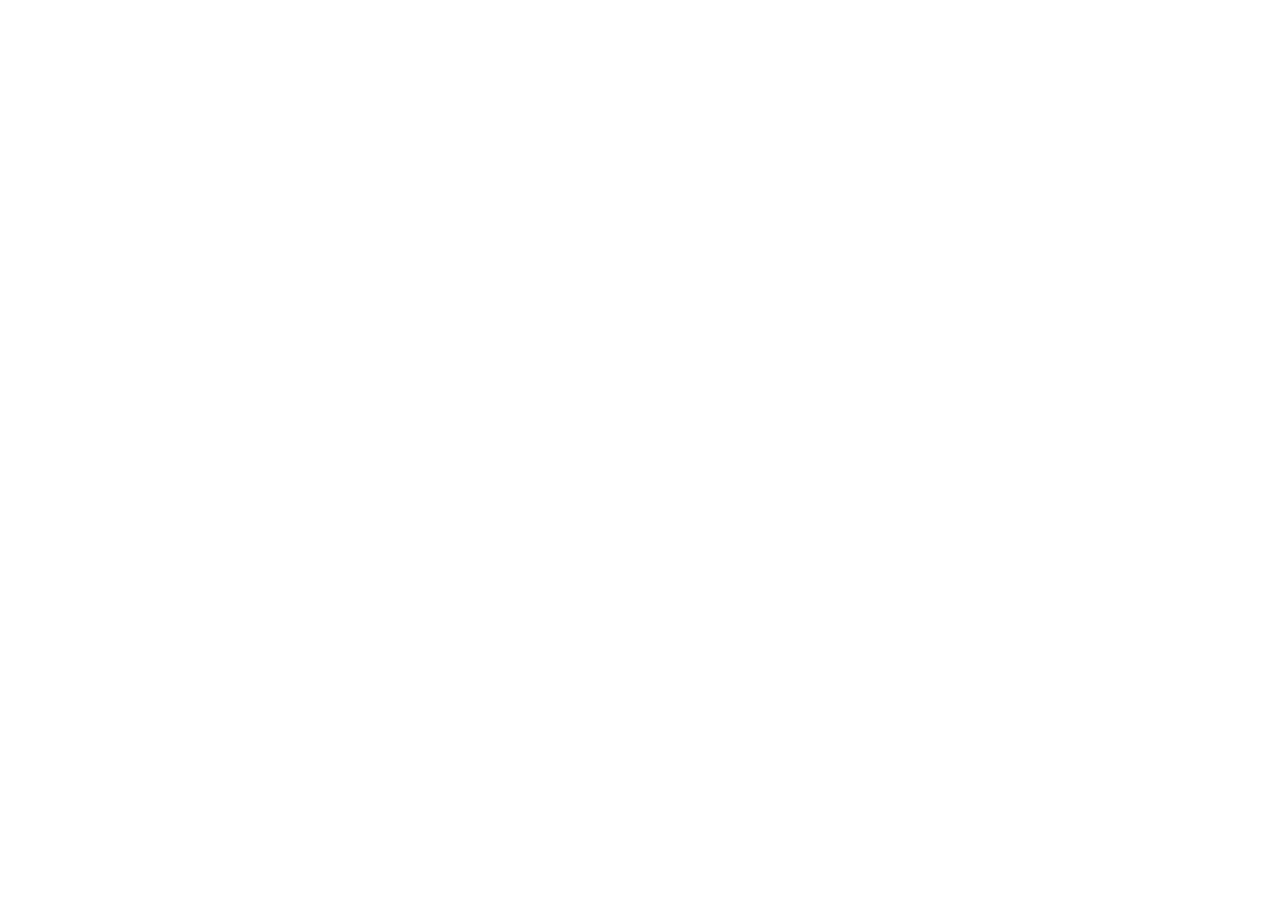
==== src/detail.html @ 37e89976 "(main): Initial Commit" ====
<!DOCTYPE html>
<html lang="en">
    <head>
        <meta charset="UTF-8" />
        <meta name="viewport" content="width=device-width, initial-scale=1.0" />
        <title>Olx Clone</title>
    </head>
    <body>
        <main>
            <section id="detail-page"></section>
        </main>
    </body>
</html>
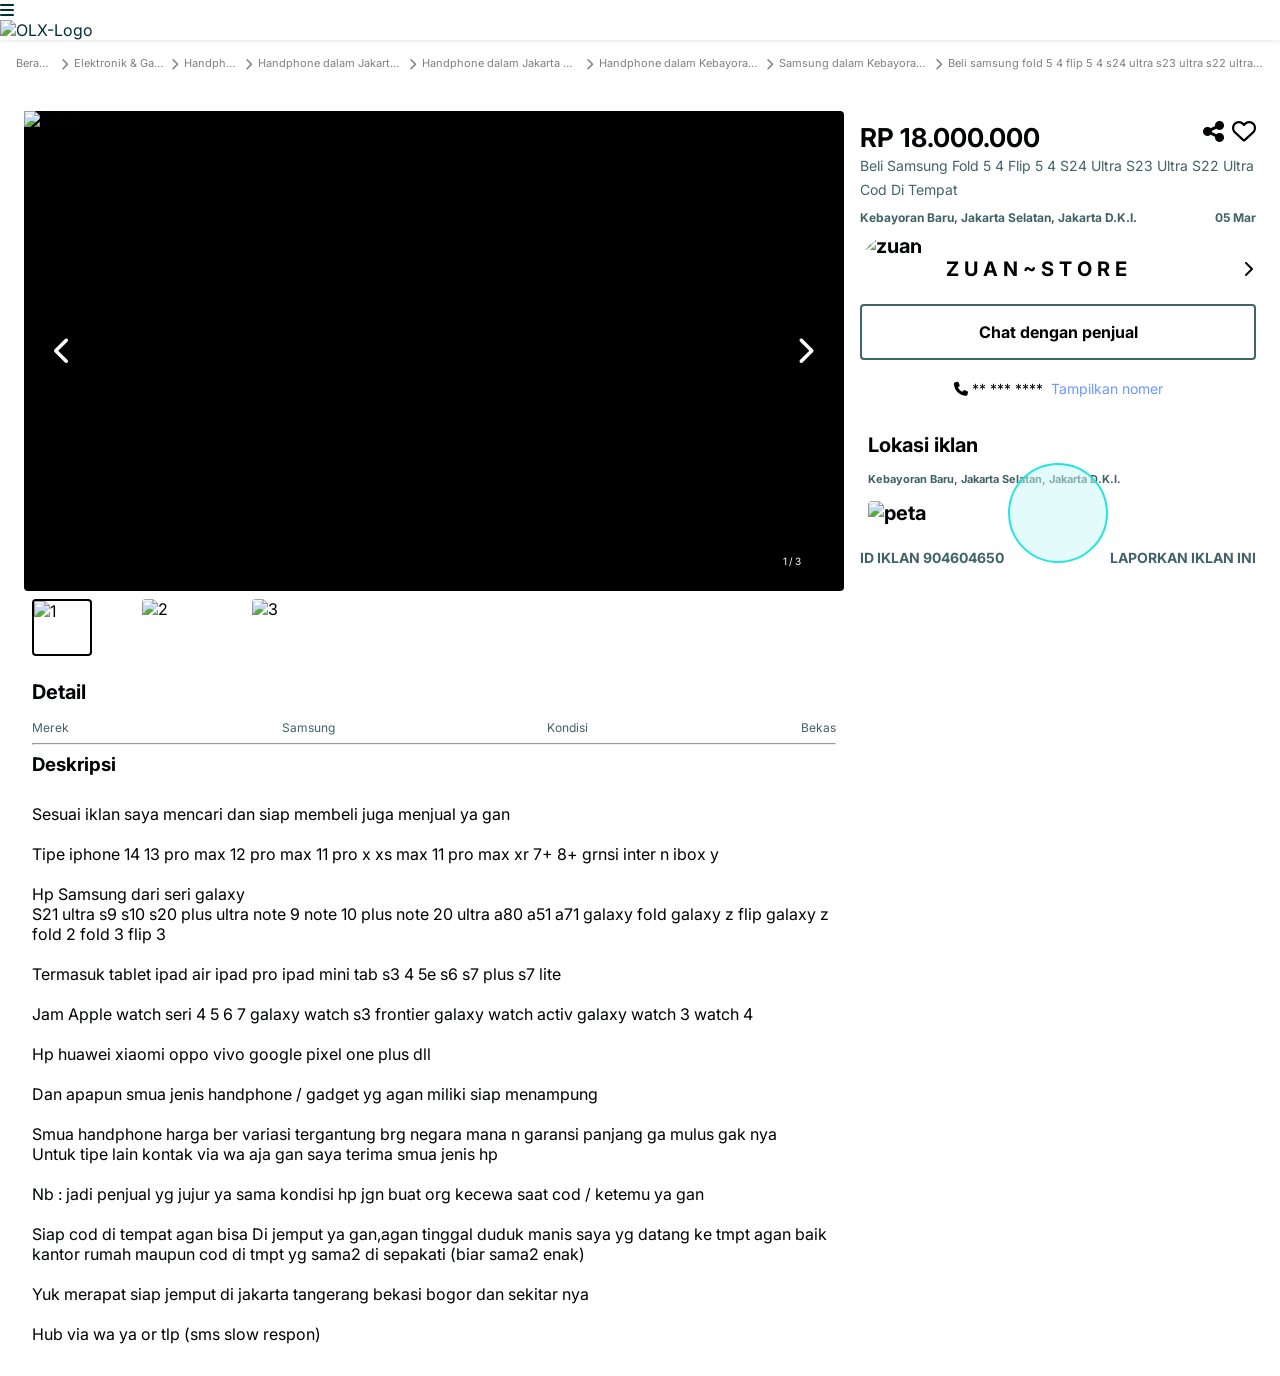
==== commit c9981e1a: "(ibnu): detail page" ====
--- a/src/detail.html
+++ b/src/detail.html
@@ -1,13 +1,547 @@
 <!DOCTYPE html>
 <html lang="en">
-    <head>
-        <meta charset="UTF-8" />
-        <meta name="viewport" content="width=device-width, initial-scale=1.0" />
-        <title>Olx Clone</title>
-    </head>
-    <body>
-        <main>
-            <section id="detail-page"></section>
-        </main>
-    </body>
+  <head>
+    <meta charset="UTF-8" />
+    <meta name="viewport" content="width=device-width, initial-scale=1.0" />
+    <title>Olx Clone</title>
+    <link
+      rel="stylesheet"
+      href="https://cdnjs.cloudflare.com/ajax/libs/font-awesome/6.5.1/css/all.min.css"
+    />
+    <link rel="preconnect" href="https://fonts.googleapis.com" />
+    <link rel="preconnect" href="https://fonts.gstatic.com" crossorigin />
+    <link
+      href="https://fonts.googleapis.com/css2?family=Inter:wght@100..900&display=swap"
+      rel="stylesheet"
+    />
+    <link rel="stylesheet" href="style.css" />
+    <style>
+      html,
+      body {
+        margin: 0;
+        padding: 0;
+        font-family: "Inter", sans-serif;
+        box-sizing: border-box;
+      }
+      .bar {
+        display: flex;
+        color: grey;
+        font-size: 12px;
+        padding: 2px;
+        text-align: center;
+        padding: 16px;
+        gap: 4px;
+      }
+      .container {
+        width: 100%;
+        height: 100%;
+        display: flex;
+        flex-direction: column;
+        justify-content: center;
+        align-items: center;
+      }
+
+      .bar p {
+        white-space: nowrap;
+        text-overflow: ellipsis;
+        overflow: hidden;
+        font-size: 11px;
+      }
+      .bar p:hover {
+        color: black;
+        transition: color 500ms ease;
+        cursor: pointer;
+      }
+      .foto {
+        display: flex;
+        justify-content: center;
+        background-color: black;
+        border-radius: 4px;
+        position: relative;
+      }
+      .wrapper {
+        max-width: 1280px;
+        height: 100%;
+        margin: 0 auto;
+      }
+      .foto img {
+        width: 100%;
+        height: 480px;
+        object-fit: contain;
+      }
+      .itemPrice {
+        display: flex;
+        font-weight: 700;
+        color: black;
+        font-size: 20px;
+        margin-top: 8px;
+        direction: ltr;
+      }
+      .itemTitle {
+        display: block;
+        font-weight: 400;
+        margin: 0 0 16px;
+        font-size: 14px;
+        color: rgba(0, 47, 52), 1;
+        line-height: 24px;
+        text-transform: capitalize;
+      }
+      .keterangan {
+        display: flex;
+        justify-content: space-between;
+        align-items: center;
+        padding: 8px 0;
+        font-size: 12px;
+        color: #406367;
+      }
+      .keterangan span {
+        display: block;
+      }
+      .item {
+        padding: 8px;
+      }
+      .itemDetail {
+        font-weight: 700;
+        font-size: 20px;
+        color: rgba(0, 47, 52), 1;
+        margin: 8px 0;
+      }
+      .detail {
+        display: flex;
+        justify-content: space-between;
+        align-items: center;
+        padding: 8px 0;
+        font-size: 12px;
+        color: #406367;
+      }
+      .itemDescription {
+        margin: 8px 0;
+      }
+      .itemDescription p {
+        margin: 0;
+        font-size: 14px;
+        line-height: 20px;
+        color: rgba(0, 47, 52), 1;
+        display: block;
+      }
+      .zuan img {
+        height: 70px;
+        width: 70px;
+        object-fit: cover;
+        border-radius: 50%;
+      }
+      .zuan {
+        display: flex;
+        align-items: center;
+        gap: 0 16px;
+        font-weight: 700;
+        font-size: 20px;
+        overflow: hidden;
+        white-space: nowrap;
+        text-overflow: ellipsis;
+      }
+      .zuancok {
+        width: 100%;
+        display: flex;
+        justify-content: space-between;
+        align-items: center;
+      }
+      .map {
+        margin: 8px 0;
+        font-weight: 700;
+        font-size: 20px;
+        display: flex;
+        flex-direction: column;
+        gap: 15px;
+        padding: 8px;
+        position: relative;
+      }
+      .map img {
+        display: flex;
+        justify-content: center;
+        border-radius: 4px;
+        width: 100%;
+        object-fit: contain;
+      }
+      .iklan {
+        margin: 0;
+        display: flex;
+        justify-content: space-between;
+        align-items: center;
+        padding: 8px 0;
+        font-size: 14px;
+        font-weight: 700;
+        cursor: pointer;
+        text-transform: uppercase;
+        color: #406367;
+      }
+
+      .top {
+        width: 100%;
+      }
+
+      .itemNew {
+        display: none;
+        position: relative;
+      }
+      .bulat {
+        height: 100px;
+        width: 100px;
+        background-color: #c8f8f680;
+        position: absolute;
+        top: 50%;
+        left: 50%;
+        border-radius: 50%;
+        border: 2px solid #23e5db;
+        transform: translate(-50%, -50%);
+      }
+      .penjual,
+      .telpon {
+        display: none;
+      }
+      .foto p {
+        color: white;
+        position: absolute;
+        bottom: 5%;
+        right: 5%;
+        font-size: 10px;
+        letter-spacing: 2px;
+      }
+      .tanda {
+        font-size: 28px;
+        display: flex;
+        width: 100%;
+        justify-content: space-between;
+        position: absolute;
+        top: 50%;
+        left: 50%;
+        transform: translate(-50%, -50%);
+        padding: 0 30px;
+      }
+
+      @media screen and (min-width: 480px) {
+        #detail-page {
+          display: flex;
+          align-items: start;
+          justify-content: center;
+          gap: 16px;
+          padding: 24px;
+        }
+
+        .item-mb {
+          display: none;
+        }
+        .top {
+          max-width: 820px;
+        }
+
+        .bottom {
+          max-width: 420px;
+        }
+        .itemNew {
+          display: block;
+          direction: ltr;
+          font-weight: 700;
+          margin-top: 8px;
+          font-size: 34px;
+          line-height: 32px;
+        }
+        .price {
+          font-size: 26px;
+          font-weight: 700;
+        }
+        .itemNew h1 {
+          font-weight: 400;
+          margin: 0;
+          color: #406367;
+          line-height: 24px;
+          word-break: break-word;
+        }
+        .jirlah {
+          font-size: 12px;
+          color: #406367;
+          display: flex;
+          justify-content: space-between;
+        }
+        .share {
+          position: absolute;
+          top: 0;
+          right: 0;
+          display: flex;
+          gap: 8px;
+          font-size: 24px;
+        }
+        .penjual {
+          font-weight: 700;
+          cursor: pointer;
+          display: flex;
+          justify-content: center;
+          align-items: center;
+          border: 2px solid #406367;
+          padding: 16px;
+          border-radius: 4px;
+        }
+        .penjual:hover {
+          border: 4px solid #406367;
+        }
+        .telpon {
+          display: flex;
+          justify-content: center;
+          align-items: center;
+          gap: 8px;
+          padding: 20px;
+          font-size: 14px;
+        }
+        .loc {
+          color: #406367;
+          font-size: 11px;
+        }
+        .foto1 img {
+          width: 60px;
+          height: 57px;
+          border-radius: 4px;
+          object-fit: cover;
+        }
+        .foto1 {
+          padding: 8px;
+          display: flex;
+          gap: 50px;
+        }
+      }
+    </style>
+  </head>
+  <body>
+    <header>
+      <div class="top-nav">
+        <div class="left-top-nav">
+          <div class="hamburger-menu">
+            <i class="fa-solid fa-bars"></i>
+          </div>
+
+          <img
+            src="https://statics.olx.co.id/olxid/astra_branding/olx-indonesia-logo.svg"
+            alt="OLX-Logo"
+          />
+        </div>
+      </div>
+    </header>
+    <main>
+      <div class="bar">
+        <p>Beranda</p>
+        <span style="transform: rotate(90deg); display: inline-block"
+          ><i class="fa-solid fa-chevron-up"></i
+        ></span>
+        <p>Elektronik & Gadget</p>
+        <span style="transform: rotate(90deg); display: inline-block"
+          ><i class="fa-solid fa-chevron-up"></i
+        ></span>
+        <p>Handphone</p>
+        <span style="transform: rotate(90deg); display: inline-block"
+          ><i class="fa-solid fa-chevron-up"></i
+        ></span>
+        <p>Handphone dalam Jakarta D.K.I</p>
+        <span style="transform: rotate(90deg); display: inline-block"
+          ><i class="fa-solid fa-chevron-up"></i
+        ></span>
+        <p>Handphone dalam Jakarta Selatan</p>
+        <span style="transform: rotate(90deg); display: inline-block"
+          ><i class="fa-solid fa-chevron-up"></i
+        ></span>
+        <p>Handphone dalam Kebayoran Baru</p>
+        <span style="transform: rotate(90deg); display: inline-block"
+          ><i class="fa-solid fa-chevron-up"></i
+        ></span>
+        <p>Samsung dalam Kebayoran Baru</p>
+        <span style="transform: rotate(90deg); display: inline-block"
+          ><i class="fa-solid fa-chevron-up"></i
+        ></span>
+        <p>
+          Beli samsung fold 5 4 flip 5 4 s24 ultra s23 ultra s22 ultra cod tmpat
+        </p>
+      </div>
+      <section id="detail-page">
+        <div class="top">
+          <div class="wrapper">
+            <div class="foto">
+              <img
+                src="https://apollo.olx.co.id/v1/files/bgjwgfsuwhir2-ID/image;s=780x0;q=60"
+                alt="foto1"
+              />
+              <div class="tanda">
+                <i class="fa-solid fa-chevron-left" style="color: white"></i>
+                <i class="fa-solid fa-chevron-right" style="color: white"></i>
+              </div>
+              <p>1/3</p>
+            </div>
+            <div class="foto1">
+              <img
+                style="border: 2px solid black"
+                src="https://apollo.olx.co.id/v1/files/bgjwgfsuwhir2-ID/image;s=780x0;q=60"
+                alt="1"
+              />
+              <img
+                src="https://apollo.olx.co.id/v1/files/65fa01b933e2d-ID/image;s=780x0;q=60"
+                alt="2"
+              />
+              <img
+                src="https://apollo.olx.co.id/v1/files/65fa016045a16-ID/image;s=780x0;q=60"
+                alt="3"
+              />
+            </div>
+            <div class="item">
+              <div class="item-mb">
+                <span class="itemPrice">RP 18.000.000</span>
+                <h1 class="itemTitle">
+                  beli samsung fold 5 4 flip 5 4 s24 ultra s23 ultra s22 ultra
+                  cod di tempat
+                </h1>
+                <hr />
+                <p class="keterangan">
+                  <span>Kebayoran Baru, Jakarta Selatan, Jakarta D.K.I.</span
+                  ><span>05 Mar</span>
+                </p>
+                <div class="spacer"></div>
+              </div>
+              <h3 class="itemDetail">
+                <span>Detail</span>
+              </h3>
+              <p class="detail">
+                <span>Merek</span>
+                <span>Samsung</span>
+                <span>Kondisi</span>
+                <span>Bekas</span>
+              </p>
+              <hr />
+              <h3 class="itemDescription">
+                <span>Deskripsi</span>
+              </h3>
+              <br />
+              <p>
+                Sesuai iklan saya mencari dan siap membeli juga menjual ya gan
+              </p>
+              <br />
+              <p>
+                Tipe iphone 14 13 pro max 12 pro max 11 pro x xs max 11 pro max
+                xr 7+ 8+ grnsi inter n ibox y
+              </p>
+              <br />
+              <p>Hp Samsung dari seri galaxy</p>
+              <p>
+                S21 ultra s9 s10 s20 plus ultra note 9 note 10 plus note 20
+                ultra a80 a51 a71 galaxy fold galaxy z flip galaxy z fold 2 fold
+                3 flip 3
+              </p>
+              <br />
+              <p>
+                Termasuk tablet ipad air ipad pro ipad mini tab s3 4 5e s6 s7
+                plus s7 lite
+              </p>
+              <br />
+              <p>
+                Jam Apple watch seri 4 5 6 7 galaxy watch s3 frontier galaxy
+                watch activ galaxy watch 3 watch 4
+              </p>
+              <br />
+              <p>Hp huawei xiaomi oppo vivo google pixel one plus dll</p>
+              <br />
+              <p>
+                Dan apapun smua jenis handphone / gadget yg agan miliki siap
+                menampung
+              </p>
+              <br />
+              <p>
+                Smua handphone harga ber variasi tergantung brg negara mana n
+                garansi panjang ga mulus gak nya
+              </p>
+              <p>
+                Untuk tipe lain kontak via wa aja gan saya terima smua jenis hp
+              </p>
+              <br />
+              <p>
+                Nb : jadi penjual yg jujur ya sama kondisi hp jgn buat org
+                kecewa saat cod / ketemu ya gan
+              </p>
+              <br />
+              <p>
+                Siap cod di tempat agan bisa Di jemput ya gan,agan tinggal duduk
+                manis saya yg datang ke tmpt agan baik kantor rumah maupun cod
+                di tmpt yg sama2 di sepakati (biar sama2 enak)
+              </p>
+              <br />
+              <p>
+                Yuk merapat siap jemput di jakarta tangerang bekasi bogor dan
+                sekitar nya
+              </p>
+              <br />
+              <p>Hub via wa ya or tlp (sms slow respon)</p>
+            </div>
+          </div>
+        </div>
+
+        <div class="bottom">
+          <div class="itemNew">
+            <span class="price">RP 18.000.000</span>
+            <div class="share">
+              <i class="fa-solid fa-share-nodes"></i
+              ><i class="fa-regular fa-heart"></i>
+            </div>
+            <h1 class="itemTitle">
+              beli samsung fold 5 4 flip 5 4 s24 ultra s23 ultra s22 ultra cod
+              di tempat
+            </h1>
+
+            <div class="jirlah">
+              <span>Kebayoran Baru, Jakarta Selatan, Jakarta D.K.I.</span
+              ><span>05 Mar</span>
+            </div>
+          </div>
+          <div class="spacer"></div>
+          <div class="zuancok">
+            <div class="zuan">
+              <img
+                src="https://bithourproduction.com/blog/wp-content/uploads/2023/07/Think-Different.jpg"
+                alt="zuan"
+              />
+              <p>Z U A N ~ S T O R E</p>
+            </div>
+            <p
+              style="
+                transform: rotate(90deg);
+                display: block;
+                height: fit-content;
+              "
+            >
+              <i class="fa-solid fa-chevron-up"></i>
+            </p>
+          </div>
+          <div class="penjual">
+            <span>Chat dengan penjual</span>
+          </div>
+
+          <div class="telpon">
+            <span><i class="fa-solid fa-phone"></i>&nbsp;** *** ****</span>
+            <a href="#" style="color: #6c99ff">Tampilkan nomer</a>
+          </div>
+          <div class="spacer"></div>
+          <div class="map">
+            <p>Lokasi iklan</p>
+            <span class="loc"
+              >Kebayoran Baru, Jakarta Selatan, Jakarta D.K.I.</span
+            >
+            <div style="position: relative">
+              <img
+                src="https://maps.googleapis.com/maps/api/staticmap?center=-6.244%2C106.801&language=id&size=640x256&zoom=15&scale=1&channel=olx-latam-ar-web-dev&key=AIzaSyAlZkVsmkdBK5yDW4NpaZbryg6ERSvIJlM&signature=TKeSJtjgTzQdJWkjKnvmEucLzmc="
+                alt="peta"
+              />
+              <div class="bulat"></div>
+            </div>
+          </div>
+          <div class="spacer"></div>
+          <p class="iklan">
+            <span>ID IKLAN 904604650</span><span>LAPORKAN IKLAN INI</span>
+          </p>
+        </div>
+      </section>
+    </main>
+  </body>
 </html>
--- a/src/style.css
+++ b/src/style.css
@@ -0,0 +1,607 @@
+* {
+    margin: 0;
+    padding: 0;
+    box-sizing: border-box;
+}
+
+html,
+body {
+    color: #010203;
+    font-family: 'Inter', sans-serif;
+    -webkit-font-smoothing: antialiased;
+}
+
+a {
+    text-decoration: none;
+    color: inherit;
+}
+
+body {
+    position: relative;
+}
+
+footer {
+    background-color: #002f34;
+    font-size: 12px;
+    line-height: 18px;
+    color: #ffffff;
+    text-align: center;
+    padding: 18px;
+}
+
+main {
+    min-height: 100vh;
+    max-width: 1280px;
+    margin: 0 auto;
+    width: 100%;
+    position: relative;
+    overflow-x: hidden;
+}
+
+.container {
+    padding: 12px 8px 2px;
+    width: 100%;
+    height: 100%;
+}
+
+.image-container img {
+    width: 100%;
+    height: 100%;
+    object-fit: cover;
+    border-radius: 8px;
+}
+
+.dots {
+    width: 100%;
+    display: flex;
+    justify-content: center;
+    align-items: center;
+}
+
+.dot {
+    margin: 0 auto;
+}
+
+.spacer {
+    margin: 14px 0;
+    width: 100%;
+    height: 14px;
+    background-color: hsla(0, 0%, 50%, 0.2);
+}
+
+.category-title {
+    display: flex;
+    align-items: center;
+    justify-content: space-between;
+    font-size: 19px;
+}
+
+.category-title span {
+    font-weight: 450;
+    display: block;
+}
+
+.category-title span:nth-of-type(2) {
+    font-size: 16px;
+    font-weight: 600;
+    border-bottom: 3px solid #010203;
+}
+
+.category-icon {
+    height: 100px;
+    min-width: 140px;
+    width: 100%;
+    display: flex;
+    justify-content: center;
+    align-items: center;
+    flex-direction: column;
+    text-transform: uppercase;
+    margin: 10px 0;
+    line-height: 1;
+    text-align: center;
+    font-size: 10px;
+}
+
+.category-icon img {
+    width: 48px;
+    object-fit: cover;
+}
+.category-icon figcaption {
+    margin-top: 8px;
+}
+
+.category {
+    display: flex;
+    align-items: center;
+    justify-content: space-between;
+    flex-flow: row nowrap;
+    overflow-x: auto;
+}
+
+.category::-webkit-scrollbar {
+    height: 7px;
+    width: 7px;
+}
+.category::-webkit-scrollbar-track {
+    border-radius: 0px;
+    background-color: #ffffff;
+}
+
+.category::-webkit-scrollbar-track:hover {
+    background-color: #ffffff;
+}
+
+.category::-webkit-scrollbar-track:active {
+    background-color: #b8c0c2;
+}
+
+.category::-webkit-scrollbar-thumb {
+    border-radius: 5px;
+    background-color: #b8c0c2;
+}
+
+.category::-webkit-scrollbar-thumb:hover {
+    background-color: #969c9e;
+}
+
+.category::-webkit-scrollbar-thumb:active {
+    background-color: #7f8486;
+}
+
+.card-product {
+    min-width: 160px;
+    width: calc(100% - 16px);
+    height: 266px;
+    margin: 0 8px;
+    margin: 16px;
+}
+
+.card {
+    border-radius: 8px;
+    border: 1px solid #969c9e;
+    width: 100%;
+    height: 100%;
+    display: flex;
+    flex-direction: column;
+    align-items: center;
+    justify-content: center;
+    background-color: #ffffff;
+    overflow: hidden;
+    box-shadow: 4px 8px 24px 0px rgba(1, 2, 3, 0.24);
+}
+
+.top-card {
+    padding: 8px;
+    width: 100%;
+    height: 50%;
+}
+.top-card span {
+    position: absolute;
+}
+
+.top-card figure {
+    width: 100%;
+    height: 100%;
+    position: relative;
+}
+
+.top-card figure img {
+    border-radius: 4px;
+    width: 100%;
+    height: 100%;
+    object-fit: cover;
+}
+
+.top-card span:nth-of-type(1) {
+    top: 4px;
+    left: 0;
+    transform: translateX(-4px);
+    font-size: 10px;
+    background-color: yellow;
+    text-transform: uppercase;
+    letter-spacing: 0.55px;
+    padding: 4px;
+    border-radius: 4px;
+}
+.top-card span:nth-of-type(2) {
+    right: 0;
+    top: 0;
+    font-size: 24px;
+    background-color: #ffffff;
+    padding: 8px;
+    border-radius: 9999px;
+}
+
+.top-card span:nth-of-type(2):hover {
+    color: #ffffff;
+    background-color: #010203;
+    transition: all 300ms ease;
+}
+
+.bottom-card {
+    height: 50%;
+    width: 100%;
+    display: flex;
+    flex-direction: column;
+    justify-content: center;
+    padding: 8px;
+    gap: 8px;
+    border-left: 6px solid yellow;
+}
+
+.top-caption {
+}
+
+.price {
+    font-weight: 600;
+    font-size: clamp(16px, 10vw, 18px);
+}
+
+.year {
+    color: #969c9e;
+    font-size: clamp(10px, 10vw, 14px);
+}
+
+.caption {
+    color: #969c9e;
+    white-space: nowrap;
+    overflow: hidden;
+    text-overflow: ellipsis;
+}
+
+.bottom-caption {
+    color: #969c9e;
+    display: flex;
+    align-items: center;
+    justify-content: space-between;
+    font-size: 10px;
+    width: 100%;
+}
+
+.bottom-caption span {
+    display: block;
+    overflow: hidden;
+}
+
+.bottom-caption span:nth-of-type(1) {
+    max-width: 70%;
+    white-space: nowrap;
+    text-overflow: ellipsis;
+}
+
+.bottom-caption span:nth-of-type(2) {
+    white-space: nowrap;
+    text-overflow: ellipsis;
+}
+
+.ib {
+    display: block;
+}
+
+.highlight-product {
+    display: grid;
+    grid-template-columns: repeat(auto-fit, minmax(160px, 1fr));
+}
+
+.load-more {
+    margin: 16px 0;
+    height: 100%;
+    width: 100%;
+    display: flex;
+    justify-content: center;
+    align-items: center;
+}
+.load-more span {
+    display: flex;
+    align-items: center;
+    justify-content: center;
+    height: 48px;
+    border: 2px solid #010203;
+    padding: 0 10px;
+    border-radius: 4px;
+    font-weight: 600;
+}
+
+.dropdown {
+    height: 100%;
+    width: 100%;
+    border-bottom: 1px solid #010203;
+}
+
+.dropdown-title {
+    border-top: 1px solid #010203;
+    width: 100%;
+    flex: 1;
+    display: flex;
+    align-items: center;
+    font-size: 16px;
+}
+
+.dropdown-sp {
+    font-size: 18px;
+    padding: 0 24px;
+    width: 100%;
+    display: flex;
+    align-items: center;
+    justify-content: space-between;
+}
+
+.dropdown-sp span:nth-last-of-type(1) {
+    height: 52px;
+    width: 52px;
+    display: flex;
+    align-items: center;
+    justify-content: end;
+    gap: 8px;
+}
+
+.w-full {
+    width: 100%;
+}
+
+.flex-center {
+    display: flex;
+    align-items: center;
+    justify-content: center;
+}
+
+.h-full {
+    height: 100%;
+}
+
+header {
+    z-index: 9999999999990;
+    top: 0;
+    left: 0;
+    position: sticky;
+    color: #002f34;
+    background-color: #ffffff;
+    box-shadow: 0 1px 4px 0 rgba(0, 0, 0, 0.1);
+    font-size: 16px;
+}
+
+.header {
+    height: 100%;
+    background-color: #002f3408;
+    padding: 10px 16px;
+}
+
+.border-header {
+    border: 2px solid #002f34;
+    border-radius: 4px;
+}
+
+.header__logo {
+    display: flex;
+    align-items: center;
+    gap: 4px;
+    justify-content: flex-start;
+    font-size: 24px;
+}
+
+.logo {
+    gap: 8px;
+}
+
+.logo i {
+    display: block;
+    gap: 8px;
+}
+
+.loaction__mobile {
+    width: 100%;
+    display: flex;
+    justify-content: flex-end;
+    align-items: center;
+}
+
+.header__categories {
+    display: none;
+}
+
+.header__search {
+    height: 48px;
+    width: 100%;
+    padding: 0 4px;
+    display: flex;
+    align-items: center;
+    flex-direction: row-reverse;
+    overflow: hidden;
+    text-wrap: nowrap;
+    text-overflow: ellipsis;
+}
+
+.header__search span {
+    height: fit-content;
+}
+
+.header__location {
+    display: none;
+    overflow: hidden;
+    text-wrap: nowrap;
+    text-overflow: ellipsis;
+}
+
+.header__login .header__login__btn {
+    display: none;
+}
+
+.header__jual {
+    z-index: 10;
+    bottom: 5%;
+    position: fixed;
+}
+
+.header__jual p {
+    gap: 4px;
+    top: 50%;
+    left: 50%;
+    transform: translate(-50%, -50%);
+    font-weight: 800;
+    position: absolute;
+}
+
+.mobile {
+    display: block;
+}
+
+.desktop {
+    display: none;
+}
+
+@media (min-width: 480px) {
+    .mobile {
+        display: none;
+    }
+
+    .desktop {
+        display: block;
+    }
+
+    .spacer {
+        display: none;
+    }
+
+    #category-section {
+        display: none;
+    }
+
+    .header__container {
+        height: 100%;
+        display: flex;
+        margin: 0 auto;
+        align-items: center;
+        max-width: 1280px;
+        position: relative;
+    }
+
+    .header__logo {
+        height: 48px;
+        width: 48px;
+    }
+
+    .header__logo img {
+        height: 100%;
+        width: 100%;
+        object-fit: cover;
+    }
+
+    .header__middle {
+        display: flex;
+        flex: 1;
+        margin: 0 16px;
+    }
+
+    .header__middle__wrapper {
+        min-width: 630px;
+        display: flex;
+        flex: 1;
+        flex-direction: row;
+        align-items: flex-start;
+        justify-content: center;
+    }
+
+    .header__location {
+        height: 48px;
+        width: 272px;
+        max-width: 320px;
+        overflow: unset;
+        padding: 0 8px;
+        display: flex;
+        align-items: center;
+    }
+
+    .header__location i {
+        font-size: 18px;
+    }
+
+    .header__location .text__location {
+        overflow: hidden;
+        text-wrap: nowrap;
+        text-overflow: ellipsis;
+        padding-left: 16px;
+    }
+
+    .icon__location {
+        display: flex;
+        align-items: center;
+        justify-content: center;
+        height: 40px;
+        width: 40px;
+    }
+
+    .header__search {
+        flex-direction: row;
+        padding: 0 0;
+        margin-left: 16px;
+    }
+
+    .header__search span {
+        display: flex;
+        align-items: center;
+        padding: 0 8px;
+        text-align: center;
+    }
+
+    .header__search i {
+        height: 100%;
+        background-color: #002f34;
+        color: #ffffff;
+        width: 48px;
+        font-size: 24px;
+    }
+
+    .header__login {
+        gap: 16px;
+    }
+
+    .header__login .header__login__btn {
+        display: block;
+        font-weight: 800;
+        text-decoration: underline;
+        text-underline-offset: 4px;
+    }
+
+    .header__jual {
+        position: relative;
+    }
+
+    .header__categories {
+        display: flex;
+        align-items: center;
+        height: 24px;
+        padding: 16px 0;
+    }
+
+    .header__categories__all {
+        display: flex;
+        gap: 8px;
+        font-size: 16px;
+        text-align: center;
+        font-weight: 800;
+    }
+
+    .header__categories__all i {
+        margin-left: 4px;
+        font-size: 20px;
+    }
+
+    .header__categories__sp {
+        margin-left: 16px;
+        gap: 16px;
+        align-items: center;
+        display: flex;
+    }
+
+    .header__categories__sp span {
+        display: block;
+    }
+
+    .loaction__mobile {
+        display: none;
+    }
+
+    .logo i {
+        display: none;
+    }
+}
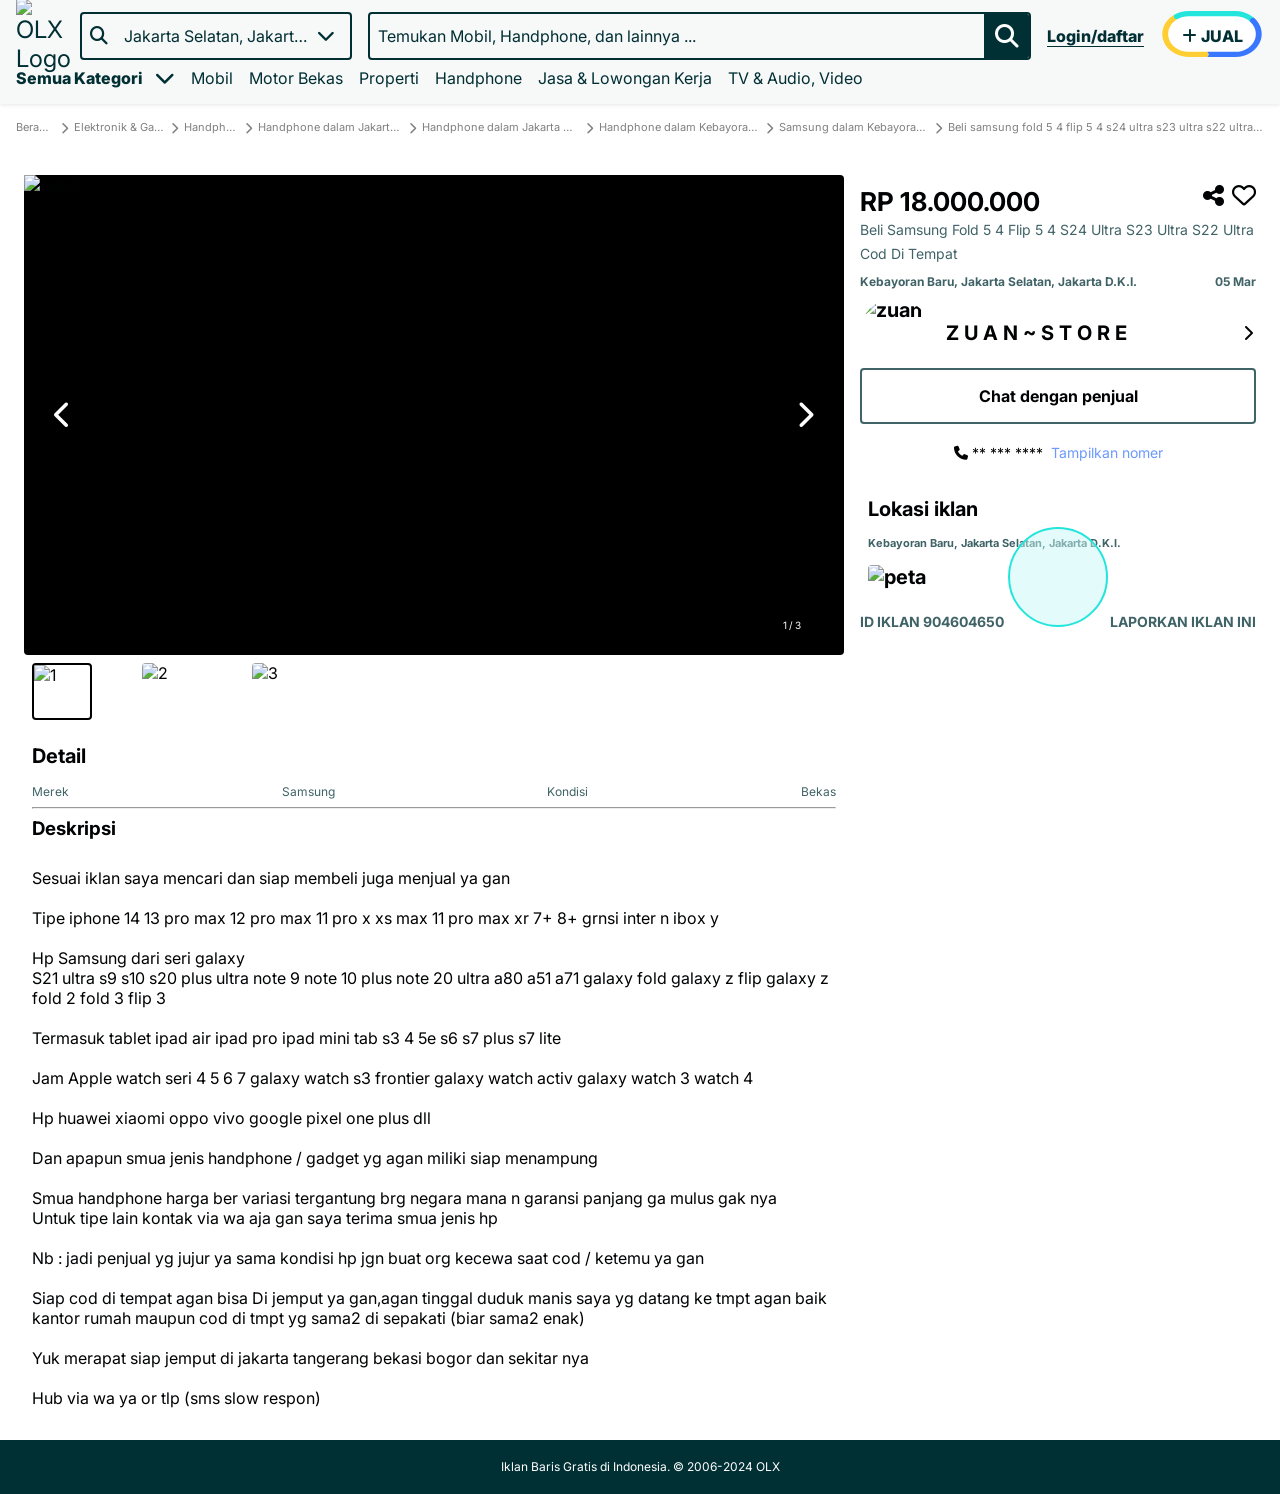
==== commit 6660066d: "(main): complete" ====
--- a/src/detail.html
+++ b/src/detail.html
@@ -1,547 +1,667 @@
 <!DOCTYPE html>
 <html lang="en">
-  <head>
-    <meta charset="UTF-8" />
-    <meta name="viewport" content="width=device-width, initial-scale=1.0" />
-    <title>Olx Clone</title>
-    <link
-      rel="stylesheet"
-      href="https://cdnjs.cloudflare.com/ajax/libs/font-awesome/6.5.1/css/all.min.css"
-    />
-    <link rel="preconnect" href="https://fonts.googleapis.com" />
-    <link rel="preconnect" href="https://fonts.gstatic.com" crossorigin />
-    <link
-      href="https://fonts.googleapis.com/css2?family=Inter:wght@100..900&display=swap"
-      rel="stylesheet"
-    />
-    <link rel="stylesheet" href="style.css" />
-    <style>
-      html,
-      body {
-        margin: 0;
-        padding: 0;
-        font-family: "Inter", sans-serif;
-        box-sizing: border-box;
-      }
-      .bar {
-        display: flex;
-        color: grey;
-        font-size: 12px;
-        padding: 2px;
-        text-align: center;
-        padding: 16px;
-        gap: 4px;
-      }
-      .container {
-        width: 100%;
-        height: 100%;
-        display: flex;
-        flex-direction: column;
-        justify-content: center;
-        align-items: center;
-      }
-
-      .bar p {
-        white-space: nowrap;
-        text-overflow: ellipsis;
-        overflow: hidden;
-        font-size: 11px;
-      }
-      .bar p:hover {
-        color: black;
-        transition: color 500ms ease;
-        cursor: pointer;
-      }
-      .foto {
-        display: flex;
-        justify-content: center;
-        background-color: black;
-        border-radius: 4px;
-        position: relative;
-      }
-      .wrapper {
-        max-width: 1280px;
-        height: 100%;
-        margin: 0 auto;
-      }
-      .foto img {
-        width: 100%;
-        height: 480px;
-        object-fit: contain;
-      }
-      .itemPrice {
-        display: flex;
-        font-weight: 700;
-        color: black;
-        font-size: 20px;
-        margin-top: 8px;
-        direction: ltr;
-      }
-      .itemTitle {
-        display: block;
-        font-weight: 400;
-        margin: 0 0 16px;
-        font-size: 14px;
-        color: rgba(0, 47, 52), 1;
-        line-height: 24px;
-        text-transform: capitalize;
-      }
-      .keterangan {
-        display: flex;
-        justify-content: space-between;
-        align-items: center;
-        padding: 8px 0;
-        font-size: 12px;
-        color: #406367;
-      }
-      .keterangan span {
-        display: block;
-      }
-      .item {
-        padding: 8px;
-      }
-      .itemDetail {
-        font-weight: 700;
-        font-size: 20px;
-        color: rgba(0, 47, 52), 1;
-        margin: 8px 0;
-      }
-      .detail {
-        display: flex;
-        justify-content: space-between;
-        align-items: center;
-        padding: 8px 0;
-        font-size: 12px;
-        color: #406367;
-      }
-      .itemDescription {
-        margin: 8px 0;
-      }
-      .itemDescription p {
-        margin: 0;
-        font-size: 14px;
-        line-height: 20px;
-        color: rgba(0, 47, 52), 1;
-        display: block;
-      }
-      .zuan img {
-        height: 70px;
-        width: 70px;
-        object-fit: cover;
-        border-radius: 50%;
-      }
-      .zuan {
-        display: flex;
-        align-items: center;
-        gap: 0 16px;
-        font-weight: 700;
-        font-size: 20px;
-        overflow: hidden;
-        white-space: nowrap;
-        text-overflow: ellipsis;
-      }
-      .zuancok {
-        width: 100%;
-        display: flex;
-        justify-content: space-between;
-        align-items: center;
-      }
-      .map {
-        margin: 8px 0;
-        font-weight: 700;
-        font-size: 20px;
-        display: flex;
-        flex-direction: column;
-        gap: 15px;
-        padding: 8px;
-        position: relative;
-      }
-      .map img {
-        display: flex;
-        justify-content: center;
-        border-radius: 4px;
-        width: 100%;
-        object-fit: contain;
-      }
-      .iklan {
-        margin: 0;
-        display: flex;
-        justify-content: space-between;
-        align-items: center;
-        padding: 8px 0;
-        font-size: 14px;
-        font-weight: 700;
-        cursor: pointer;
-        text-transform: uppercase;
-        color: #406367;
-      }
-
-      .top {
-        width: 100%;
-      }
-
-      .itemNew {
-        display: none;
-        position: relative;
-      }
-      .bulat {
-        height: 100px;
-        width: 100px;
-        background-color: #c8f8f680;
-        position: absolute;
-        top: 50%;
-        left: 50%;
-        border-radius: 50%;
-        border: 2px solid #23e5db;
-        transform: translate(-50%, -50%);
-      }
-      .penjual,
-      .telpon {
-        display: none;
-      }
-      .foto p {
-        color: white;
-        position: absolute;
-        bottom: 5%;
-        right: 5%;
-        font-size: 10px;
-        letter-spacing: 2px;
-      }
-      .tanda {
-        font-size: 28px;
-        display: flex;
-        width: 100%;
-        justify-content: space-between;
-        position: absolute;
-        top: 50%;
-        left: 50%;
-        transform: translate(-50%, -50%);
-        padding: 0 30px;
-      }
-
-      @media screen and (min-width: 480px) {
-        #detail-page {
-          display: flex;
-          align-items: start;
-          justify-content: center;
-          gap: 16px;
-          padding: 24px;
-        }
-
-        .item-mb {
-          display: none;
-        }
-        .top {
-          max-width: 820px;
-        }
-
-        .bottom {
-          max-width: 420px;
-        }
-        .itemNew {
-          display: block;
-          direction: ltr;
-          font-weight: 700;
-          margin-top: 8px;
-          font-size: 34px;
-          line-height: 32px;
-        }
-        .price {
-          font-size: 26px;
-          font-weight: 700;
-        }
-        .itemNew h1 {
-          font-weight: 400;
-          margin: 0;
-          color: #406367;
-          line-height: 24px;
-          word-break: break-word;
-        }
-        .jirlah {
-          font-size: 12px;
-          color: #406367;
-          display: flex;
-          justify-content: space-between;
-        }
-        .share {
-          position: absolute;
-          top: 0;
-          right: 0;
-          display: flex;
-          gap: 8px;
-          font-size: 24px;
-        }
-        .penjual {
-          font-weight: 700;
-          cursor: pointer;
-          display: flex;
-          justify-content: center;
-          align-items: center;
-          border: 2px solid #406367;
-          padding: 16px;
-          border-radius: 4px;
-        }
-        .penjual:hover {
-          border: 4px solid #406367;
-        }
-        .telpon {
-          display: flex;
-          justify-content: center;
-          align-items: center;
-          gap: 8px;
-          padding: 20px;
-          font-size: 14px;
-        }
-        .loc {
-          color: #406367;
-          font-size: 11px;
-        }
-        .foto1 img {
-          width: 60px;
-          height: 57px;
-          border-radius: 4px;
-          object-fit: cover;
-        }
-        .foto1 {
-          padding: 8px;
-          display: flex;
-          gap: 50px;
-        }
-      }
-    </style>
-  </head>
-  <body>
-    <header>
-      <div class="top-nav">
-        <div class="left-top-nav">
-          <div class="hamburger-menu">
-            <i class="fa-solid fa-bars"></i>
-          </div>
-
-          <img
-            src="https://statics.olx.co.id/olxid/astra_branding/olx-indonesia-logo.svg"
-            alt="OLX-Logo"
-          />
-        </div>
-      </div>
-    </header>
-    <main>
-      <div class="bar">
-        <p>Beranda</p>
-        <span style="transform: rotate(90deg); display: inline-block"
-          ><i class="fa-solid fa-chevron-up"></i
-        ></span>
-        <p>Elektronik & Gadget</p>
-        <span style="transform: rotate(90deg); display: inline-block"
-          ><i class="fa-solid fa-chevron-up"></i
-        ></span>
-        <p>Handphone</p>
-        <span style="transform: rotate(90deg); display: inline-block"
-          ><i class="fa-solid fa-chevron-up"></i
-        ></span>
-        <p>Handphone dalam Jakarta D.K.I</p>
-        <span style="transform: rotate(90deg); display: inline-block"
-          ><i class="fa-solid fa-chevron-up"></i
-        ></span>
-        <p>Handphone dalam Jakarta Selatan</p>
-        <span style="transform: rotate(90deg); display: inline-block"
-          ><i class="fa-solid fa-chevron-up"></i
-        ></span>
-        <p>Handphone dalam Kebayoran Baru</p>
-        <span style="transform: rotate(90deg); display: inline-block"
-          ><i class="fa-solid fa-chevron-up"></i
-        ></span>
-        <p>Samsung dalam Kebayoran Baru</p>
-        <span style="transform: rotate(90deg); display: inline-block"
-          ><i class="fa-solid fa-chevron-up"></i
-        ></span>
-        <p>
-          Beli samsung fold 5 4 flip 5 4 s24 ultra s23 ultra s22 ultra cod tmpat
-        </p>
-      </div>
-      <section id="detail-page">
-        <div class="top">
-          <div class="wrapper">
-            <div class="foto">
-              <img
-                src="https://apollo.olx.co.id/v1/files/bgjwgfsuwhir2-ID/image;s=780x0;q=60"
-                alt="foto1"
-              />
-              <div class="tanda">
-                <i class="fa-solid fa-chevron-left" style="color: white"></i>
-                <i class="fa-solid fa-chevron-right" style="color: white"></i>
-              </div>
-              <p>1/3</p>
+    <head>
+        <meta charset="UTF-8" />
+        <meta name="viewport" content="width=device-width, initial-scale=1.0" />
+        <title>Olx Clone</title>
+        <link
+            rel="stylesheet"
+            href="https://cdnjs.cloudflare.com/ajax/libs/font-awesome/6.5.1/css/all.min.css"
+        />
+        <link rel="preconnect" href="https://fonts.googleapis.com" />
+        <link rel="preconnect" href="https://fonts.gstatic.com" crossorigin />
+        <link
+            href="https://fonts.googleapis.com/css2?family=Inter:wght@100..900&display=swap"
+            rel="stylesheet"
+        />
+        <link rel="stylesheet" href="style.css" />
+        <style>
+            html,
+            body {
+                margin: 0;
+                padding: 0;
+                font-family: 'Inter', sans-serif;
+                box-sizing: border-box;
+            }
+            .bar {
+                display: flex;
+                color: grey;
+                font-size: 12px;
+                padding: 2px;
+                text-align: center;
+                padding: 16px;
+                gap: 4px;
+            }
+            .container {
+                width: 100%;
+                height: 100%;
+                display: flex;
+                flex-direction: column;
+                justify-content: center;
+                align-items: center;
+            }
+
+            .bar p {
+                white-space: nowrap;
+                text-overflow: ellipsis;
+                overflow: hidden;
+                font-size: 11px;
+            }
+            .bar p:hover {
+                color: black;
+                transition: color 500ms ease;
+                cursor: pointer;
+            }
+            .foto {
+                display: flex;
+                justify-content: center;
+                background-color: black;
+                border-radius: 4px;
+                position: relative;
+            }
+            .wrapper {
+                max-width: 1280px;
+                height: 100%;
+                margin: 0 auto;
+            }
+            .foto img {
+                width: 100%;
+                height: 480px;
+                object-fit: contain;
+            }
+            .itemPrice {
+                display: flex;
+                font-weight: 700;
+                color: black;
+                font-size: 20px;
+                margin-top: 8px;
+                direction: ltr;
+            }
+            .itemTitle {
+                display: block;
+                font-weight: 400;
+                margin: 0 0 16px;
+                font-size: 14px;
+                color: rgba(0, 47, 52), 1;
+                line-height: 24px;
+                text-transform: capitalize;
+            }
+            .keterangan {
+                display: flex;
+                justify-content: space-between;
+                align-items: center;
+                padding: 8px 0;
+                font-size: 12px;
+                color: #406367;
+            }
+            .keterangan span {
+                display: block;
+            }
+            .item {
+                padding: 8px;
+            }
+            .itemDetail {
+                font-weight: 700;
+                font-size: 20px;
+                color: rgba(0, 47, 52), 1;
+                margin: 8px 0;
+            }
+            .detail {
+                display: flex;
+                justify-content: space-between;
+                align-items: center;
+                padding: 8px 0;
+                font-size: 12px;
+                color: #406367;
+            }
+            .itemDescription {
+                margin: 8px 0;
+            }
+            .itemDescription p {
+                margin: 0;
+                font-size: 14px;
+                line-height: 20px;
+                color: rgba(0, 47, 52), 1;
+                display: block;
+            }
+            .zuan img {
+                height: 70px;
+                width: 70px;
+                object-fit: cover;
+                border-radius: 50%;
+            }
+            .zuan {
+                display: flex;
+                align-items: center;
+                gap: 0 16px;
+                font-weight: 700;
+                font-size: 20px;
+                overflow: hidden;
+                white-space: nowrap;
+                text-overflow: ellipsis;
+            }
+            .zuancok {
+                width: 100%;
+                display: flex;
+                justify-content: space-between;
+                align-items: center;
+            }
+            .map {
+                margin: 8px 0;
+                font-weight: 700;
+                font-size: 20px;
+                display: flex;
+                flex-direction: column;
+                gap: 15px;
+                padding: 8px;
+                position: relative;
+            }
+            .map img {
+                display: flex;
+                justify-content: center;
+                border-radius: 4px;
+                width: 100%;
+                object-fit: contain;
+            }
+            .iklan {
+                margin: 0;
+                display: flex;
+                justify-content: space-between;
+                align-items: center;
+                padding: 8px 0;
+                font-size: 14px;
+                font-weight: 700;
+                cursor: pointer;
+                text-transform: uppercase;
+                color: #406367;
+            }
+
+            .top {
+                width: 100%;
+            }
+
+            .itemNew {
+                display: none;
+                position: relative;
+            }
+            .bulat {
+                height: 100px;
+                width: 100px;
+                background-color: #c8f8f680;
+                position: absolute;
+                top: 50%;
+                left: 50%;
+                border-radius: 50%;
+                border: 2px solid #23e5db;
+                transform: translate(-50%, -50%);
+            }
+            .penjual,
+            .telpon {
+                display: none;
+            }
+            .foto p {
+                color: white;
+                position: absolute;
+                bottom: 5%;
+                right: 5%;
+                font-size: 10px;
+                letter-spacing: 2px;
+            }
+            .tanda {
+                font-size: 28px;
+                display: flex;
+                width: 100%;
+                justify-content: space-between;
+                position: absolute;
+                top: 50%;
+                left: 50%;
+                transform: translate(-50%, -50%);
+                padding: 0 30px;
+            }
+
+            @media screen and (min-width: 480px) {
+                #detail-page {
+                    display: flex;
+                    align-items: start;
+                    justify-content: center;
+                    gap: 16px;
+                    padding: 24px;
+                }
+
+                .item-mb {
+                    display: none;
+                }
+                .top {
+                    max-width: 820px;
+                }
+
+                .bottom {
+                    max-width: 420px;
+                }
+                .itemNew {
+                    display: block;
+                    direction: ltr;
+                    font-weight: 700;
+                    margin-top: 8px;
+                    font-size: 34px;
+                    line-height: 32px;
+                }
+                .price {
+                    font-size: 26px;
+                    font-weight: 700;
+                }
+                .itemNew h1 {
+                    font-weight: 400;
+                    margin: 0;
+                    color: #406367;
+                    line-height: 24px;
+                    word-break: break-word;
+                }
+                .jirlah {
+                    font-size: 12px;
+                    color: #406367;
+                    display: flex;
+                    justify-content: space-between;
+                }
+                .share {
+                    position: absolute;
+                    top: 0;
+                    right: 0;
+                    display: flex;
+                    gap: 8px;
+                    font-size: 24px;
+                }
+                .penjual {
+                    font-weight: 700;
+                    cursor: pointer;
+                    display: flex;
+                    justify-content: center;
+                    align-items: center;
+                    border: 2px solid #406367;
+                    padding: 16px;
+                    border-radius: 4px;
+                }
+                .penjual:hover {
+                    border: 4px solid #406367;
+                }
+                .telpon {
+                    display: flex;
+                    justify-content: center;
+                    align-items: center;
+                    gap: 8px;
+                    padding: 20px;
+                    font-size: 14px;
+                }
+                .loc {
+                    color: #406367;
+                    font-size: 11px;
+                }
+                .foto1 img {
+                    width: 60px;
+                    height: 57px;
+                    border-radius: 4px;
+                    object-fit: cover;
+                }
+                .foto1 {
+                    padding: 8px;
+                    display: flex;
+                    gap: 50px;
+                }
+            }
+        </style>
+    </head>
+    <body>
+        <header>
+            <div class="header w-full">
+                <div class="w-full header__height">
+                    <div class="header__container">
+                        <div class="header__logo">
+                            <div class="flex-center logo">
+                                <i class="fa-solid fa-bars"></i>
+
+                                <img
+                                    src="https://statics.olx.co.id/olxid/astra_branding/olx-indonesia-logo.svg"
+                                    alt="OLX Logo"
+                                />
+                            </div>
+
+                            <div class="loaction__mobile">
+                                Jakarta Indonesia&nbsp;<i
+                                    class="fa-solid fa-location-dot"
+                                ></i>
+                            </div>
+                        </div>
+
+                        <div class="header__middle">
+                            <div class="header__middle__wrapper w-full">
+                                <div class="header__location border-header">
+                                    <i class="fa-solid fa-magnifying-glass"></i>
+
+                                    <span class="text__location w-full"
+                                        >Jakarta Selatan, Jakarta
+                                        Indonesia</span
+                                    >
+                                    <span class="icon__location"
+                                        ><i class="fa-solid fa-chevron-down"></i
+                                    ></span>
+                                </div>
+
+                                <div
+                                    class="header__search w-full border-header"
+                                >
+                                    <span class="w-full h-full"
+                                        >Temukan Mobil, Handphone, dan lainnya
+                                        ...</span
+                                    >
+                                    <i
+                                        class="fa-solid fa-magnifying-glass flex-center"
+                                    ></i>
+                                </div>
+                            </div>
+                        </div>
+
+                        <div class="header__login flex-center">
+                            <div class="header__login__btn flex-center">
+                                <span>Login/daftar</span>
+                            </div>
+                            <div class="header__jual">
+                                <svg
+                                    width="104"
+                                    height="48"
+                                    viewBox="0 0 1603 768"
+                                >
+                                    <g>
+                                        <path
+                                            style="fill: white"
+                                            d="M434.442 16.944h718.82c202.72 0 367.057 164.337 367.057 367.058s-164.337 367.057-367.057 367.057h-718.82c-202.721 0-367.058-164.337-367.058-367.058s164.337-367.058 367.058-367.058z"
+                                        ></path>
+                                        <path
+                                            style="fill: #ffce32"
+                                            d="M427.241 669.489c-80.917 0-158.59-25.926-218.705-73.004l-0.016-0.014c-69.113-54.119-108.754-131.557-108.754-212.474 0-41.070 9.776-80.712 29.081-117.797 25.058-48.139 64.933-89.278 115.333-118.966l-52.379-67.581c-64.73 38.122-115.955 90.98-148.159 152.845-24.842 47.745-37.441 98.726-37.441 151.499 0 104.027 50.962 203.61 139.799 273.175h0.016c77.312 60.535 177.193 93.887 281.22 93.887h299.699l25.138-40.783-25.138-40.783h-299.698z"
+                                        ></path>
+                                        <path
+                                            style="fill: #23e5db"
+                                            d="M1318.522 38.596v0c-45.72-14.369-93.752-21.658-142.762-21.658h-748.511c-84.346 0-165.764 21.683-235.441 62.713l3.118 51.726 49.245 15.865c54.16-31.895 117.452-48.739 183.073-48.739h748.511c38.159 0 75.52 5.657 111.029 16.829v0c44.91 14.111 86.594 37.205 120.526 66.792l66.163-57.68c-43.616-38.010-97.197-67.703-154.957-85.852z"
+                                        ></path>
+                                        <path
+                                            style="fill: #3a77ff"
+                                            d="M1473.479 124.453l-55.855 9.91-10.307 47.76c61.844 53.929 95.92 125.617 95.92 201.88 0 25.235-3.772 50.26-11.214 74.363-38.348 124.311-168.398 211.129-316.262 211.129h-448.812l25.121 40.783-25.121 40.783h448.812c190.107 0 357.303-111.638 406.613-271.498 9.572-31.009 14.423-63.162 14.423-95.559 0-98.044-43.805-190.216-123.317-259.551z"
+                                        ></path>
+                                    </g>
+                                </svg>
+
+                                <p class="flex-center">
+                                    <i class="fa-solid fa-plus"></i>
+                                    <span>JUAL</span>
+                                </p>
+                            </div>
+                        </div>
+                    </div>
+                    <div class="header__container">
+                        <div class="header__categories w-full">
+                            <div class="header__categories__all">
+                                <span>Semua Kategori</span>
+                                <i class="fa-solid fa-chevron-down"></i>
+                            </div>
+
+                            <div class="header__categories__sp">
+                                <span>Mobil</span>
+                                <span>Motor Bekas</span>
+                                <span>Properti</span>
+                                <span>Handphone</span>
+                                <span>Jasa & Lowongan Kerja</span>
+                                <span>TV & Audio, Video</span>
+                            </div>
+                        </div>
+                    </div>
+                </div>
             </div>
-            <div class="foto1">
-              <img
-                style="border: 2px solid black"
-                src="https://apollo.olx.co.id/v1/files/bgjwgfsuwhir2-ID/image;s=780x0;q=60"
-                alt="1"
-              />
-              <img
-                src="https://apollo.olx.co.id/v1/files/65fa01b933e2d-ID/image;s=780x0;q=60"
-                alt="2"
-              />
-              <img
-                src="https://apollo.olx.co.id/v1/files/65fa016045a16-ID/image;s=780x0;q=60"
-                alt="3"
-              />
+        </header>
+
+        <main>
+            <div class="bar">
+                <p>Beranda</p>
+                <span style="transform: rotate(90deg); display: inline-block"
+                    ><i class="fa-solid fa-chevron-up"></i
+                ></span>
+                <p>Elektronik & Gadget</p>
+                <span style="transform: rotate(90deg); display: inline-block"
+                    ><i class="fa-solid fa-chevron-up"></i
+                ></span>
+                <p>Handphone</p>
+                <span style="transform: rotate(90deg); display: inline-block"
+                    ><i class="fa-solid fa-chevron-up"></i
+                ></span>
+                <p>Handphone dalam Jakarta D.K.I</p>
+                <span style="transform: rotate(90deg); display: inline-block"
+                    ><i class="fa-solid fa-chevron-up"></i
+                ></span>
+                <p>Handphone dalam Jakarta Selatan</p>
+                <span style="transform: rotate(90deg); display: inline-block"
+                    ><i class="fa-solid fa-chevron-up"></i
+                ></span>
+                <p>Handphone dalam Kebayoran Baru</p>
+                <span style="transform: rotate(90deg); display: inline-block"
+                    ><i class="fa-solid fa-chevron-up"></i
+                ></span>
+                <p>Samsung dalam Kebayoran Baru</p>
+                <span style="transform: rotate(90deg); display: inline-block"
+                    ><i class="fa-solid fa-chevron-up"></i
+                ></span>
+                <p>
+                    Beli samsung fold 5 4 flip 5 4 s24 ultra s23 ultra s22 ultra
+                    cod tmpat
+                </p>
             </div>
-            <div class="item">
-              <div class="item-mb">
-                <span class="itemPrice">RP 18.000.000</span>
-                <h1 class="itemTitle">
-                  beli samsung fold 5 4 flip 5 4 s24 ultra s23 ultra s22 ultra
-                  cod di tempat
-                </h1>
-                <hr />
-                <p class="keterangan">
-                  <span>Kebayoran Baru, Jakarta Selatan, Jakarta D.K.I.</span
-                  ><span>05 Mar</span>
-                </p>
-                <div class="spacer"></div>
-              </div>
-              <h3 class="itemDetail">
-                <span>Detail</span>
-              </h3>
-              <p class="detail">
-                <span>Merek</span>
-                <span>Samsung</span>
-                <span>Kondisi</span>
-                <span>Bekas</span>
-              </p>
-              <hr />
-              <h3 class="itemDescription">
-                <span>Deskripsi</span>
-              </h3>
-              <br />
-              <p>
-                Sesuai iklan saya mencari dan siap membeli juga menjual ya gan
-              </p>
-              <br />
-              <p>
-                Tipe iphone 14 13 pro max 12 pro max 11 pro x xs max 11 pro max
-                xr 7+ 8+ grnsi inter n ibox y
-              </p>
-              <br />
-              <p>Hp Samsung dari seri galaxy</p>
-              <p>
-                S21 ultra s9 s10 s20 plus ultra note 9 note 10 plus note 20
-                ultra a80 a51 a71 galaxy fold galaxy z flip galaxy z fold 2 fold
-                3 flip 3
-              </p>
-              <br />
-              <p>
-                Termasuk tablet ipad air ipad pro ipad mini tab s3 4 5e s6 s7
-                plus s7 lite
-              </p>
-              <br />
-              <p>
-                Jam Apple watch seri 4 5 6 7 galaxy watch s3 frontier galaxy
-                watch activ galaxy watch 3 watch 4
-              </p>
-              <br />
-              <p>Hp huawei xiaomi oppo vivo google pixel one plus dll</p>
-              <br />
-              <p>
-                Dan apapun smua jenis handphone / gadget yg agan miliki siap
-                menampung
-              </p>
-              <br />
-              <p>
-                Smua handphone harga ber variasi tergantung brg negara mana n
-                garansi panjang ga mulus gak nya
-              </p>
-              <p>
-                Untuk tipe lain kontak via wa aja gan saya terima smua jenis hp
-              </p>
-              <br />
-              <p>
-                Nb : jadi penjual yg jujur ya sama kondisi hp jgn buat org
-                kecewa saat cod / ketemu ya gan
-              </p>
-              <br />
-              <p>
-                Siap cod di tempat agan bisa Di jemput ya gan,agan tinggal duduk
-                manis saya yg datang ke tmpt agan baik kantor rumah maupun cod
-                di tmpt yg sama2 di sepakati (biar sama2 enak)
-              </p>
-              <br />
-              <p>
-                Yuk merapat siap jemput di jakarta tangerang bekasi bogor dan
-                sekitar nya
-              </p>
-              <br />
-              <p>Hub via wa ya or tlp (sms slow respon)</p>
-            </div>
-          </div>
-        </div>
-
-        <div class="bottom">
-          <div class="itemNew">
-            <span class="price">RP 18.000.000</span>
-            <div class="share">
-              <i class="fa-solid fa-share-nodes"></i
-              ><i class="fa-regular fa-heart"></i>
-            </div>
-            <h1 class="itemTitle">
-              beli samsung fold 5 4 flip 5 4 s24 ultra s23 ultra s22 ultra cod
-              di tempat
-            </h1>
-
-            <div class="jirlah">
-              <span>Kebayoran Baru, Jakarta Selatan, Jakarta D.K.I.</span
-              ><span>05 Mar</span>
-            </div>
-          </div>
-          <div class="spacer"></div>
-          <div class="zuancok">
-            <div class="zuan">
-              <img
-                src="https://bithourproduction.com/blog/wp-content/uploads/2023/07/Think-Different.jpg"
-                alt="zuan"
-              />
-              <p>Z U A N ~ S T O R E</p>
-            </div>
-            <p
-              style="
-                transform: rotate(90deg);
-                display: block;
-                height: fit-content;
-              "
-            >
-              <i class="fa-solid fa-chevron-up"></i>
-            </p>
-          </div>
-          <div class="penjual">
-            <span>Chat dengan penjual</span>
-          </div>
-
-          <div class="telpon">
-            <span><i class="fa-solid fa-phone"></i>&nbsp;** *** ****</span>
-            <a href="#" style="color: #6c99ff">Tampilkan nomer</a>
-          </div>
-          <div class="spacer"></div>
-          <div class="map">
-            <p>Lokasi iklan</p>
-            <span class="loc"
-              >Kebayoran Baru, Jakarta Selatan, Jakarta D.K.I.</span
-            >
-            <div style="position: relative">
-              <img
-                src="https://maps.googleapis.com/maps/api/staticmap?center=-6.244%2C106.801&language=id&size=640x256&zoom=15&scale=1&channel=olx-latam-ar-web-dev&key=AIzaSyAlZkVsmkdBK5yDW4NpaZbryg6ERSvIJlM&signature=TKeSJtjgTzQdJWkjKnvmEucLzmc="
-                alt="peta"
-              />
-              <div class="bulat"></div>
-            </div>
-          </div>
-          <div class="spacer"></div>
-          <p class="iklan">
-            <span>ID IKLAN 904604650</span><span>LAPORKAN IKLAN INI</span>
-          </p>
-        </div>
-      </section>
-    </main>
-  </body>
+            <section id="detail-page">
+                <div class="top">
+                    <div class="wrapper">
+                        <div class="foto">
+                            <img
+                                src="https://apollo.olx.co.id/v1/files/bgjwgfsuwhir2-ID/image;s=780x0;q=60"
+                                alt="foto1"
+                            />
+                            <div class="tanda">
+                                <i
+                                    class="fa-solid fa-chevron-left"
+                                    style="color: white"
+                                ></i>
+                                <i
+                                    class="fa-solid fa-chevron-right"
+                                    style="color: white"
+                                ></i>
+                            </div>
+                            <p>1/3</p>
+                        </div>
+                        <div class="foto1">
+                            <img
+                                style="border: 2px solid black"
+                                src="https://apollo.olx.co.id/v1/files/bgjwgfsuwhir2-ID/image;s=780x0;q=60"
+                                alt="1"
+                            />
+                            <img
+                                src="https://apollo.olx.co.id/v1/files/65fa01b933e2d-ID/image;s=780x0;q=60"
+                                alt="2"
+                            />
+                            <img
+                                src="https://apollo.olx.co.id/v1/files/65fa016045a16-ID/image;s=780x0;q=60"
+                                alt="3"
+                            />
+                        </div>
+                        <div class="item">
+                            <div class="item-mb">
+                                <span class="itemPrice">RP 18.000.000</span>
+                                <h1 class="itemTitle">
+                                    beli samsung fold 5 4 flip 5 4 s24 ultra s23
+                                    ultra s22 ultra cod di tempat
+                                </h1>
+                                <hr />
+                                <p class="keterangan">
+                                    <span
+                                        >Kebayoran Baru, Jakarta Selatan,
+                                        Jakarta D.K.I.</span
+                                    ><span>05 Mar</span>
+                                </p>
+                                <div class="spacer"></div>
+                            </div>
+                            <h3 class="itemDetail">
+                                <span>Detail</span>
+                            </h3>
+                            <p class="detail">
+                                <span>Merek</span>
+                                <span>Samsung</span>
+                                <span>Kondisi</span>
+                                <span>Bekas</span>
+                            </p>
+                            <hr />
+                            <h3 class="itemDescription">
+                                <span>Deskripsi</span>
+                            </h3>
+                            <br />
+                            <p>
+                                Sesuai iklan saya mencari dan siap membeli juga
+                                menjual ya gan
+                            </p>
+                            <br />
+                            <p>
+                                Tipe iphone 14 13 pro max 12 pro max 11 pro x xs
+                                max 11 pro max xr 7+ 8+ grnsi inter n ibox y
+                            </p>
+                            <br />
+                            <p>Hp Samsung dari seri galaxy</p>
+                            <p>
+                                S21 ultra s9 s10 s20 plus ultra note 9 note 10
+                                plus note 20 ultra a80 a51 a71 galaxy fold
+                                galaxy z flip galaxy z fold 2 fold 3 flip 3
+                            </p>
+                            <br />
+                            <p>
+                                Termasuk tablet ipad air ipad pro ipad mini tab
+                                s3 4 5e s6 s7 plus s7 lite
+                            </p>
+                            <br />
+                            <p>
+                                Jam Apple watch seri 4 5 6 7 galaxy watch s3
+                                frontier galaxy watch activ galaxy watch 3 watch
+                                4
+                            </p>
+                            <br />
+                            <p>
+                                Hp huawei xiaomi oppo vivo google pixel one plus
+                                dll
+                            </p>
+                            <br />
+                            <p>
+                                Dan apapun smua jenis handphone / gadget yg agan
+                                miliki siap menampung
+                            </p>
+                            <br />
+                            <p>
+                                Smua handphone harga ber variasi tergantung brg
+                                negara mana n garansi panjang ga mulus gak nya
+                            </p>
+                            <p>
+                                Untuk tipe lain kontak via wa aja gan saya
+                                terima smua jenis hp
+                            </p>
+                            <br />
+                            <p>
+                                Nb : jadi penjual yg jujur ya sama kondisi hp
+                                jgn buat org kecewa saat cod / ketemu ya gan
+                            </p>
+                            <br />
+                            <p>
+                                Siap cod di tempat agan bisa Di jemput ya
+                                gan,agan tinggal duduk manis saya yg datang ke
+                                tmpt agan baik kantor rumah maupun cod di tmpt
+                                yg sama2 di sepakati (biar sama2 enak)
+                            </p>
+                            <br />
+                            <p>
+                                Yuk merapat siap jemput di jakarta tangerang
+                                bekasi bogor dan sekitar nya
+                            </p>
+                            <br />
+                            <p>Hub via wa ya or tlp (sms slow respon)</p>
+                        </div>
+                    </div>
+                </div>
+
+                <div class="bottom">
+                    <div class="itemNew">
+                        <span class="price">RP 18.000.000</span>
+                        <div class="share">
+                            <i class="fa-solid fa-share-nodes"></i
+                            ><i class="fa-regular fa-heart"></i>
+                        </div>
+                        <h1 class="itemTitle">
+                            beli samsung fold 5 4 flip 5 4 s24 ultra s23 ultra
+                            s22 ultra cod di tempat
+                        </h1>
+
+                        <div class="jirlah">
+                            <span
+                                >Kebayoran Baru, Jakarta Selatan, Jakarta
+                                D.K.I.</span
+                            ><span>05 Mar</span>
+                        </div>
+                    </div>
+                    <div class="spacer"></div>
+                    <div class="zuancok">
+                        <div class="zuan">
+                            <img
+                                src="https://bithourproduction.com/blog/wp-content/uploads/2023/07/Think-Different.jpg"
+                                alt="zuan"
+                            />
+                            <p>Z U A N ~ S T O R E</p>
+                        </div>
+                        <p
+                            style="
+                                transform: rotate(90deg);
+                                display: block;
+                                height: fit-content;
+                            "
+                        >
+                            <i class="fa-solid fa-chevron-up"></i>
+                        </p>
+                    </div>
+                    <div class="penjual">
+                        <span>Chat dengan penjual</span>
+                    </div>
+
+                    <div class="telpon">
+                        <span
+                            ><i class="fa-solid fa-phone"></i>&nbsp;** ***
+                            ****</span
+                        >
+                        <a href="#" style="color: #6c99ff">Tampilkan nomer</a>
+                    </div>
+                    <div class="spacer"></div>
+                    <div class="map">
+                        <p>Lokasi iklan</p>
+                        <span class="loc"
+                            >Kebayoran Baru, Jakarta Selatan, Jakarta
+                            D.K.I.</span
+                        >
+                        <div style="position: relative">
+                            <img
+                                src="https://maps.googleapis.com/maps/api/staticmap?center=-6.244%2C106.801&language=id&size=640x256&zoom=15&scale=1&channel=olx-latam-ar-web-dev&key=AIzaSyAlZkVsmkdBK5yDW4NpaZbryg6ERSvIJlM&signature=TKeSJtjgTzQdJWkjKnvmEucLzmc="
+                                alt="peta"
+                            />
+                            <div class="bulat"></div>
+                        </div>
+                    </div>
+                    <div class="spacer"></div>
+                    <p class="iklan">
+                        <span>ID IKLAN 904604650</span
+                        ><span>LAPORKAN IKLAN INI</span>
+                    </p>
+                </div>
+            </section>
+        </main>
+
+        <footer>
+            <span>Iklan Baris Gratis di Indonesia. © 2006-2024 OLX</span>
+        </footer>
+    </body>
 </html>
